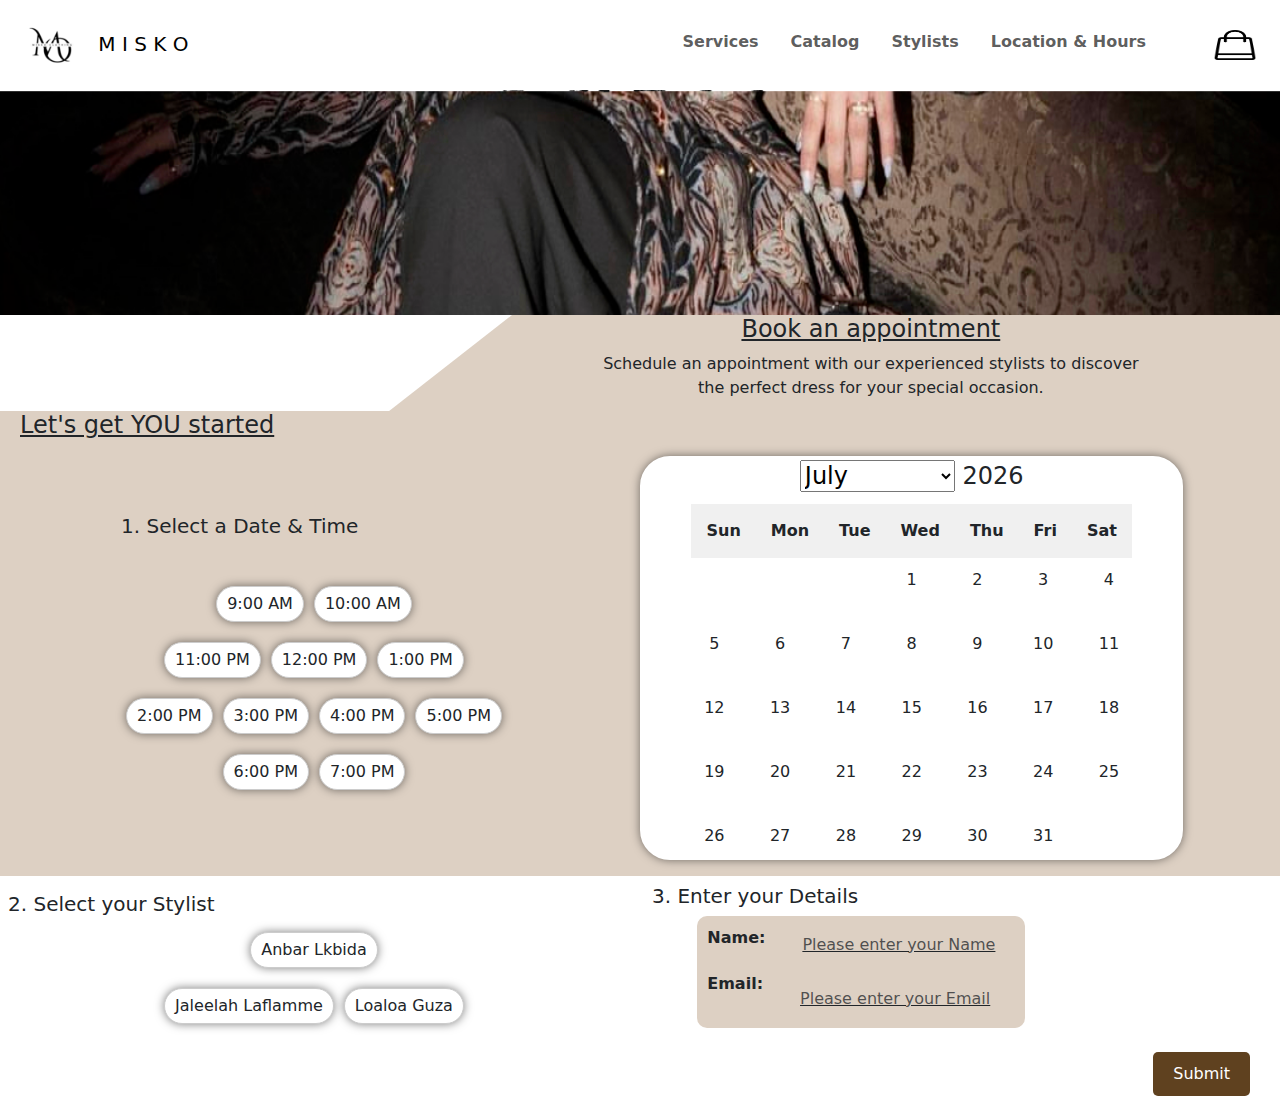
==== bookingPage.html @ 89a7ef0d "Pushing source code" ====
<!DOCTYPE html>
<html lang="en">
<head>
    <meta charset="UTF-8">
    <meta http-equiv="X-UA-Compatible" content="IE=edge">
    <meta name="viewport" content="width=device-width, initial-scale=1.0">
    <title>MISKO Booking Page</title>
    <link rel="stylesheet" href="styles.css">
    <link rel="stylesheet" href="https://cdn.jsdelivr.net/npm/bootstrap@5.3.3/dist/css/bootstrap.min.css">

</head>
<body>
    <!-- Navbar-->
    <nav class="navbar navbar-expand-lg bg-white sticky-top" style="padding-top: 0px; padding-bottom: 0px;">
        <div class="container-fluid">
          <a class="navbar-brand" href="index.html">
            <img src="images/logo-100.png" alt="Logo" class="logo">
            M I S K O
          </a>
          <button class="navbar-toggler" type="button" data-bs-toggle="collapse" data-bs-target="#navbarNav" aria-controls="navbarNav" aria-expanded="false" aria-label="Toggle navigation">
            <span class="navbar-toggler-icon"></span>
          </button>
          <div class="collapse navbar-collapse" id="navbarNav">
            <ul class="navbar-nav ms-auto">
              <!-- <li class="nav-item">
                <a class="nav-link active" aria-current="page" href="#">M I S K O</a>
              </li> -->
              <li class="nav-item">
                <a class="nav-link ms-lg-3" href="index.html#services">Services</a>
              </li>
              <li class="nav-item">
                <a class="nav-link ms-lg-3" href="index.html#catalog">Catalog</a>
              </li>
              <li class="nav-item">
                <a class="nav-link ms-lg-3" href="index.html#stylists">Stylists</a>
              </li>
              <li class="nav-item">
                <a class="nav-link ms-lg-3" href="index.html#Info">Location & Hours</a>
              </li>
              <li class="nav-item">
                <a class="nav-link disabled ms-lg-5" aria-disabled="true">
                    <img src="images/bag2.png" alt="" class="bag">
                </a>
              </li>
            </ul>
          </div>
        </div>
      </nav>
    <div class="containerB">
        <!--<div class="banner-container">-->
        <div class="photo-banner">
                <img src="images/DesktopPic 2.png" alt="Banner Image">
        </div>
        <div class="overlay-container">
            <div class="bookingTitle d-flex justify-content-end">
            
            </div>
            <div class="row d-flex justify-content-end">
                <h4 class="underline">Book an appointment</h4>
                <p>Schedule an appointment with our experienced stylists to discover <br> the perfect dress for your special occasion. </p>
            </div>
        </div>
        <!--</div>-->

        <!-- DateTime section-->
        <div class="dateTime">
            <!-- row-->
            <div class="row ms-2">
                <h4 class="underline">Let's get YOU started</h4>
            </div>
            <div class="row mt-2 mb-2 ">
                <!-- time column-->
                <div class="col-lg-6 d-flex justify-content-center" >
                    <!-- 1st row in time-->
                    <div class="d-flex flex-column justify-content-center mt-2 mb-3 ">
                        <h5 class="mb-5">1. Select a Date & Time</h5>
                        <!--  time slots -->
                        <div id="timeSlots">
                            <div class="time-slot-row">
                                <div class="time-slot">9:00 AM</div>
                                <div class="time-slot">10:00 AM</div>
                            </div>
                            <div class="time-slot-row">
                                <div class="time-slot">11:00 PM</div>
                                <div class="time-slot">12:00 PM</div>
                                <div class="time-slot">1:00 PM</div>
                            </div>
                            <div class="time-slot-row">
                                <div class="time-slot">2:00 PM</div>
                                <div class="time-slot">3:00 PM</div>
                                <div class="time-slot">4:00 PM</div>
                                <div class="time-slot">5:00 PM</div>
                            </div>
                            <div class="time-slot-row">
                                <div class="time-slot">6:00 PM</div>
                                <div class="time-slot">7:00 PM</div>
                            </div>
                        </div>
                    </div>
                </div>
                <!-- Calendar column-->
                <div class="col-lg-5 bg-white d-flex mb-3 justify-content-center calendarCol" >
                    <div id="calendar"></div>
                </div>
            </div>
        </div>
        <div class="stylist-details">
            <div class="row mt-2">
                <!-- stylists-->
                <div class="col-lg-6 d-flex justify-content-center">
                    <div class="col-lg-12">
                        <div class="rowbe">
                            <h5 class="mb-3 mt-2 ms-2">2. Select your Stylist</h5>
                        </div>
                        <div id="stylists-list mt-3">
                            <div class="stylist-row">
                                <div class="styliste">Anbar Lkbida</div>
                            </div>
                            <div class="stylist-row">
                                <div class="styliste">Jaleelah Laflamme</div>
                                <div class="styliste">Loaloa Guza</div>
                            </div>
                        </div>
                    </div>
                </div>
                <!-- Details-->
                <div class="col-lg-6 d-flex justify-content-center">
                    
                    <div class="col-lg-12">
                        <h5>3. Enter your Details</h5>
                        <div class="col-lg-8 d-flex justify-content-center">
                            <div class="user-details">
                                <div class="input-group">
                                    <label for="user-name" class="name">Name:</label>
                                    <input type="text" id="user-name" class="form-control ms-4" placeholder="Please enter your Name">
                                </div>
                                <div class="input-group mt-2">
                                    <label for="user-email" class="email">Email:</label>
                                    <input type="email" id="user-email" class="form-control mt-2 ms-4" placeholder="Please enter your Email">
                            
                                </div>
                            </div>
                        </div>
                    </div>
                </div>
            </div>
        </div>

        <div class="d-flex justify-content-end py-2">
            <button id="submitButton">Submit</button>
        </div>

        <!-- Confirmation Section-->

        <section id="confirmationSection" style="display: none;">
            <h2>Confirmation</h2>
            <p>Your booking is confirmed for:</p>
            <p id="bookingDetails"></p>
        </section>


    </div>
      <script src="https://cdn.jsdelivr.net/npm/bootstrap@5.3.3/dist/js/bootstrap.bundle.min.js"></script>
    
    <script>
        function generateCalendar(year, month) {
                        
            const daysInMonth = new Date(year, month + 1, 0).getDate();
            const firstDayOfMonth = new Date(year, month, 1).getDay(); 

            const calendar = document.getElementById('calendar');
            calendar.innerHTML = ''; // Clear previous content
            
            
            // Add month and year header
            const header = document.createElement('div');
            header.classList.add('calendar-header');
            //header.textContent = new Date(year, month).toLocaleString('default', { month: 'long', year: 'numeric' });
            header.innerHTML = `
                <select id="monthDropdown">
                    <option value="0">January</option>
                    <option value="1">February</option>
                    <option value="2">March</option>
                    <option value="3">April</option>
                    <option value="4">May</option>
                    <option value="5">June</option>
                    <option value="6">July</option>
                    <option value="7">August</option>
                    <option value="8">September</option>
                    <option value="9">October</option>
                    <option value="10">November</option>
                    <option value="11">December</option>
                </select>
                <span id="yearDisplay">${year}</span>
                `;
            header.querySelector('#monthDropdown').selectedIndex = month;
            calendar.appendChild(header);

                // Event listener for month change
            header.querySelector('#monthDropdown').addEventListener('change', function(event) {
                const selectedMonth = parseInt(event.target.value);
                generateCalendar(parseInt(header.querySelector('#yearDisplay').textContent), selectedMonth);
            });

            // Add row for days
            const daysRow = document.createElement('div');
            daysRow.classList.add('calendar-row', 'days-row');
            calendar.appendChild(daysRow);

            const daysOfWeek = ['Sun', 'Mon', 'Tue', 'Wed', 'Thu', 'Fri', 'Sat'];
            daysOfWeek.forEach(day => {
                    const dayCell = document.createElement('div');
                    dayCell.classList.add('calendar-cell', 'day-cell');
                    dayCell.textContent = day;
                    daysRow.appendChild(dayCell);
            });
            //grid.appendChild(daysRow);
            // Create grid for days
            const grid = document.createElement('div');
            grid.classList.add('calendar-grid');
            calendar.appendChild(grid);

            // Add empty cells for days before the first day of the month
            for (let i = 0; i < firstDayOfMonth; i++) {
                const emptyCell = document.createElement('div');
                emptyCell.classList.add('calendar-cell', 'empty-cell');
                grid.appendChild(emptyCell);
            }

            // Add cells for each day of the month
            for (let day = 1; day <= daysInMonth; day++) {
                const cell = document.createElement('div');
                cell.classList.add('calendar-cell');
                cell.textContent = day;
                grid.appendChild(cell);
            }   
            // Your logic to generate the mini calendar
            // Similar to the previous example
            // You can use JavaScript Date methods to calculate days in a month, first day of the month, etc.
        }

        // Generate mini calendar for the current month
        const currentDate = new Date();
        const currentYear = currentDate.getFullYear();
        const currentMonth = currentDate.getMonth();
        generateCalendar(currentYear, currentMonth);

        // Event listener to handle date selection
        document.getElementById('calendar').addEventListener('click', function(event) {
            if (event.target.classList.contains('calendar-cell') && !event.target.classList.contains('day-cell') ) {
                const selectedCell = document.querySelector('.calendar-cell.selected');
                if (selectedCell) {
                    selectedCell.classList.remove('selected');
                }
                // Add selected class to clicked cell
                event.target.classList.add('selected');

                const selectedDate = event.target.textContent;
                const selectedMonth = document.querySelector('.calendar-header #monthDropdown').options[document.querySelector('.calendar-header #monthDropdown').selectedIndex].textContent;
                const selectedYear = document.querySelector('.calendar-header #yearDisplay').textContent;
                
                // Handle the selected date as needed
                console.log('Selected date:', selectedDate, selectedMonth, selectedYear);
            }
        });

        // Event listener for time slot selection
        document.querySelectorAll('.time-slot').forEach(function(timeSlot) {
            timeSlot.addEventListener('click', function() {
                // Remove existing selection if any
                const selectedTimeSlot = document.querySelector('.time-slot.selected');
                if (selectedTimeSlot) {
                    selectedTimeSlot.classList.remove('selected');
                }

                // Add selected class to clicked time slot
                timeSlot.classList.add('selected');

                const selectedTime = timeSlot.textContent;
                // Handle the selected time slot as needed
                console.log('Selected time slot:', selectedTime);
            });
        });
        // Event listener for stylist selection
        document.querySelectorAll('.styliste').forEach(function(styliste) {
            styliste.addEventListener('click', function() {
                // Remove existing selection if any
                const selectedStylist = document.querySelector('.styliste.selected');
                if (selectedStylist) {
                    selectedStylist.classList.remove('selected');
                }

                // Add selected class to clicked time slot
                styliste.classList.add('selected');

                const selectedStyliste = styliste.textContent;
                // Handle the selected time slot as needed
                console.log('Selected stylist:', selectedStyliste);
            });
        });

        // Event listener for submit button
        document.getElementById('submitButton').addEventListener('click', function() {
            const selectedDate = document.querySelector('.calendar-cell.selected').textContent;
            const selectedMonth = document.querySelector('.calendar-header #monthDropdown').options[document.querySelector('.calendar-header #monthDropdown').selectedIndex].textContent;
            const selectedYear = document.querySelector('.calendar-header #yearDisplay').textContent;
            const selectedStylist = document.querySelector('.styliste.selected').textContent;
            const selectedTimeSlot = document.querySelector('.time-slot.selected').textContent;
            

            const userName = document.getElementById('user-name').value;
            const userEmail = document.getElementById('user-email').value;
            // Display confirmation section
            const confirmationSection= document.getElementById('confirmationSection');
            confirmationSection.style.display = 'block';

            const confirmationMessage = `
                <h2>Confirmation Message</h2>
                <p>Dear ${userName},</p>
                <p>Your booking is confirmed for:</p>
                <p>Date: ${selectedDate} ${selectedMonth} ${selectedYear}</p>
                <p>Time: ${selectedTimeSlot}</p>
                <p>Your stylist, ${selectedStylist}, is going to be waiting for you.</p>
                <p>Please arrive 15 minutes prior to your appointment.</p>
                <p>An email reminder will be sent to ${userEmail}.</p>
                <p>Excited to help you find your ideal dress!</p>
            `;

            confirmationSection.innerHTML = confirmationMessage;
            confirmationSection.scrollIntoView({ behavior: 'smooth' });
            //console.log('Selected date2:',selectedDate, selectedMonth, selectedYear, selectedStylist, selectedTimeSlot, userEmail, userName);
            // Update booking details
            //document.getElementById('bookingDetails').textContent = `Date: ${selectedDate} ${selectedMonth} ${selectedYear}`;
        });


    </script>
</body>
</html>
---- styles.css ----
.logo{
    vertical-align: middle;
    height: auto;
    width: 80px;
    /*wmax-height: 50px;
    max-width: 60px;
    /*width: 150px;  Adjust the width as needed 
      height: auto;*/
}
.bag{
    vertical-align: middle;
    height: 30px;
    width: 50px;
}

.navbar-nav .nav-link{
    font-weight: 600;
    color: var(--c dark);
}
/*.navbar-nav .nav-link.active {
    color: var(--c dark);
}*/

#hero {
    background: url(images/DesktopPic.png), linear-gradient(rgb(139, 111, 77), rgb(185, 173, 157));
    background-size: cover;
    background-position: center;
}

.btn-brand{
    position: relative;
    border-radius: 20px;
    padding: 10px 20px;
    text-decoration: none;
    /*background-color: rgba(171, 121, 77, 0.929);*/
    background-color: rgb(95, 65, 31);
    color:white;
    border: 2px solid black;
}
.btn-brand:hover{
    background-color: blanchedalmond;
    color:black;
}
.text-shadow {
    text-shadow: 2px 2px 4px rgba(14, 14, 14, 0.5); /* Adjust values as needed */
  }

.carousel-item img {
    height: 500px; /* Adjust the height as needed */
    width: auto; /* Maintain aspect ratio */
  }
 
  .carousel-control-prev-icon,
  .carousel-control-next-icon {
    background-color: black; /* Change to the desired color */
  }

#services{
    margin-top: 1rem;
    background-color: rgb(210, 175, 130);
}
.btn-brown{
    border-radius: 20px;
    padding: 10px 20px;
    text-decoration: none;
    background-color: rgb(95, 65, 31);
    color:white
}
.btn-brown:hover{
    background-color: blanchedalmond;
    color:black;
}

#Info{
    margin-top: 1rem;
    background-color: #DDD0C3;
}
.map-image{
    height: 50px;
}
.clock-image{   
    height: 50px;
    margin-right: 1rem;
}
.phone-image{
    height: 20px;
    margin-right: 1rem;
}

.underline{
    text-decoration: underline;
}
.liko{
    background-color: #DDD0C3;
    border-radius: 30px;
    text-align: center;
    border: 2px solid black;
}


/*.banner-container{
    position: relative;
}*/
.photo-banner {
    height: 25vh; /* Set the height to occupy 35% of the viewport height */
    width: 100%; /* Set the initial width to 100% */
    overflow: hidden;
    position: relative;
    margin: 0 auto; /* Center the banner horizontally */
    display: flex; /* Use flexbox for responsiveness */
    /* align-items: center; Center vertically */
}

.photo-banner img {
    width: 100%;
    max-width: 100%;
    height: auto;
    display: block;
     /*margin: auto; Center horizontally */
}
.bookingTitle{  
    /*width: 600px; /* Adjust the width as needed */
    /*height: 100px; /* Adjust the height as needed */
    background-color: #DDD0C3; /* Choose your desired background color */
    clip-path: polygon(40% 0%, 100% 0%, 100% 100%, 30% 100%); /* Adjust the polygon points to create the deviation */
    padding: 5px; 
    right: 0;
    top: 0;
    position: absolute;
    height: 100px;
    width: 100%;
    
}
.overlay-container .row {
    text-align: center;  
    position: absolute;
    right: 0;

}
.dateTime{
    background-color: #DDD0C3;
    margin-top: 6rem;
}
.overlay-container {
    position: relative; /* Make the container relative to allow absolute positioning */
}

.calendar-header {
    text-align: center;
    font-size: 24px;
    margin-bottom: 10px;
  }
  
  .calendar-grid {
    display: grid;
    grid-template-columns: repeat(7, 1fr);
    gap: 20px;
  }
  
  .calendar-cell {
    text-align: center;
    padding: 10px;
    /*border: 1px solid #ccc;*/
    cursor: pointer;
  }
  .calendar-cell.day-cell{
    cursor:default;
  }
  
  .empty-cell {
    visibility: hidden;
  }

  .calendarCol{
    border-radius: 30px;
    border: 2px solid white;
    box-shadow: 0px 0px 10px rgba(0, 0, 0, 0.5);
    width: auto;
  }
  .calendar-row {
    display: flex; /* Ensures the row items are displayed in a flex container */
    justify-content: space-between; /* Distributes the items evenly along the main-axis (horizontally) */
    padding: 10px; /* Adds some padding to the row */
    background-color: #f0f0f0; /* Adds a background color to the row */
}

.days-row {
    font-weight: bold; /* Makes the days of the week text bold */
    gap: 20px;
}

.day-cell {
    flex: 1; /* Makes each day cell occupy equal space within the row */
    text-align: center; /* Centers the text horizontally within each day cell */
    padding: 5px; /* Adds some padding around each day cell */
}

.selected {
    border: 2px solid rgb(95, 65, 31);
    border-radius: 50%; /* to make it a circle */
    box-sizing: border-box;
}

#timeSlots {
    text-align: center;
}

.time-slot-row {
    display: flex;
    justify-content: center;
    margin-bottom: 20px;
}

.time-slot {
    border: 1px solid #ccc;
    padding: 5px 10px;
    margin: 0 5px;
    background-color: white;
    border-radius: 20px;
    box-shadow: 0px 0px 10px rgba(0, 0, 0, 0.5);
}
.time-slot:hover,
.styliste:hover{
    background-color:  blanchedalmond;
}
  
.time-slot.selected,
.styliste.selected{
    background-color: rgb(95, 65, 31);
    color:white;
}
#stylists-list{
    text-align: center;
}
.stylist-row{
    display: flex;
    justify-content: center;
    margin-bottom: 20px;
}
.styliste{
    border: 1px solid #ccc;
    padding: 5px 10px;
    margin: 0 5px;
    background-color: white;
    border-radius: 20px;
    box-shadow: 0px 0px 10px rgba(0, 0, 0, 0.5);
}

.user-details {
    background-color: #DDD0C3; /* Choose your desired background color */
    padding: 10px;
    border-radius: 10px;
}

.input-group .form-control{
    border-radius: 20px;
    background: transparent;
    border-color: transparent;
    text-decoration: underline;
}
.input-group .name,
.input-group .email{
    font-weight: bold;
}


#submitButton {
    background-color: rgb(95, 65, 31);
    color: white;
    border: none; 
    padding: 10px 20px; 
    border-radius: 5px; 
    margin-right: 30px; 
}

#submitButton:hover {
    background-color: #DDD0C3; /* Darker blue background color on hover */
    cursor: pointer; /* Change cursor to pointer on hover */
    color: black;
}


#confirmationSection{
    background-color: #DDD0C3;
    border: none;
    border-radius: 200px;
    text-align: center;
    margin-top: 3rem;
    margin-bottom: 3rem;
    padding:10px;
}
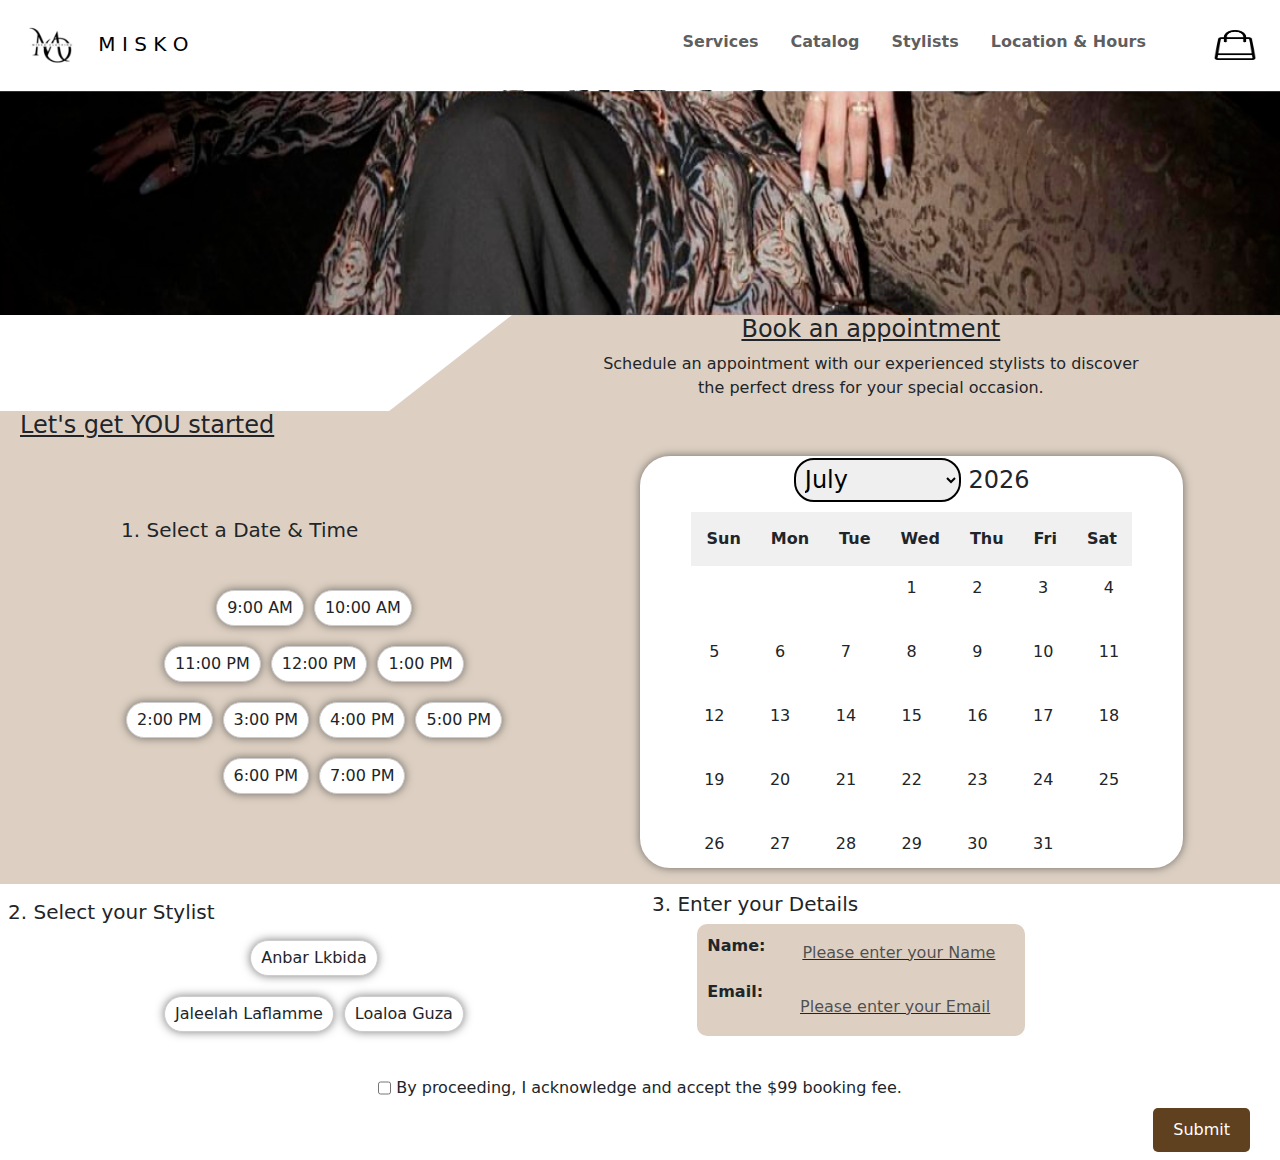
==== commit 9348e2dc: "Adding the booking page's code" ====
--- a/bookingPage.html
+++ b/bookingPage.html
@@ -145,6 +145,11 @@
                 </div>
             </div>
         </div>
+
+        <div id="checkboxContainer" class="mt-4 d-flex justify-content-center">
+            <input type="checkbox" id="checkBox" required>
+            <label for="checkBox"> By proceeding, I acknowledge and accept the $99 booking fee.</label>
+          </div>
 
         <div class="d-flex justify-content-end py-2">
             <button id="submitButton">Submit</button>
@@ -301,6 +306,11 @@
 
         // Event listener for submit button
         document.getElementById('submitButton').addEventListener('click', function() {
+            const checkBox = document.getElementById("checkBox");
+            if (!(checkBox.checked == true)) {
+                alert("Please agree to the terms and conditions.");
+                return; 
+            }
             const selectedDate = document.querySelector('.calendar-cell.selected').textContent;
             const selectedMonth = document.querySelector('.calendar-header #monthDropdown').options[document.querySelector('.calendar-header #monthDropdown').selectedIndex].textContent;
             const selectedYear = document.querySelector('.calendar-header #yearDisplay').textContent;
@@ -328,6 +338,12 @@
 
             confirmationSection.innerHTML = confirmationMessage;
             confirmationSection.scrollIntoView({ behavior: 'smooth' });
+            document.querySelector('.styliste.selected').classList.remove('selected');
+            document.querySelector('.time-slot.selected').classList.remove('selected');
+            document.querySelector('.calendar-cell.selected').classList.remove('selected');
+            // Reset the input values
+            document.getElementById('user-name').value = '';
+            document.getElementById('user-email').value = '';
             //console.log('Selected date2:',selectedDate, selectedMonth, selectedYear, selectedStylist, selectedTimeSlot, userEmail, userName);
             // Update booking details
             //document.getElementById('bookingDetails').textContent = `Date: ${selectedDate} ${selectedMonth} ${selectedYear}`;
--- a/styles.css
+++ b/styles.css
@@ -1,3 +1,18 @@
+@font-face {
+    font-family: 'IM FELL English';
+    src: url('fonts/IMFellEnglish-Regular.ttf') format('truetype'); 
+}
+/* Italic */
+@font-face {
+    font-family: 'IM FELL English Italic';
+    src: url('fonts/IMFellEnglish-Italic.ttf') format('truetype');
+}
+
+body h1{
+    font-family: 'IM FELL English Italic', serif;
+}
+
+
 .logo{
     vertical-align: middle;
     height: auto;
@@ -16,6 +31,7 @@
 .navbar-nav .nav-link{
     font-weight: 600;
     color: var(--c dark);
+
 }
 /*.navbar-nav .nav-link.active {
     color: var(--c dark);
@@ -31,7 +47,7 @@
     position: relative;
     border-radius: 20px;
     padding: 10px 20px;
-    text-decoration: none;
+    text-decoration: solid;
     /*background-color: rgba(171, 121, 77, 0.929);*/
     background-color: rgb(95, 65, 31);
     color:white;
@@ -288,4 +304,21 @@
     margin-top: 3rem;
     margin-bottom: 3rem;
     padding:10px;
+}
+
+#monthDropdown{
+    border: 2px solid black;
+    border-radius: 20px;
+    padding: 5px;
+}
+
+#checkboxContainer{
+    gap: 5px;
+}
+#checkBox {
+    border: 5px solid black;
+}
+#checkBox:checked {
+    background-color: #DDD0C3;
+    color: black;
 }